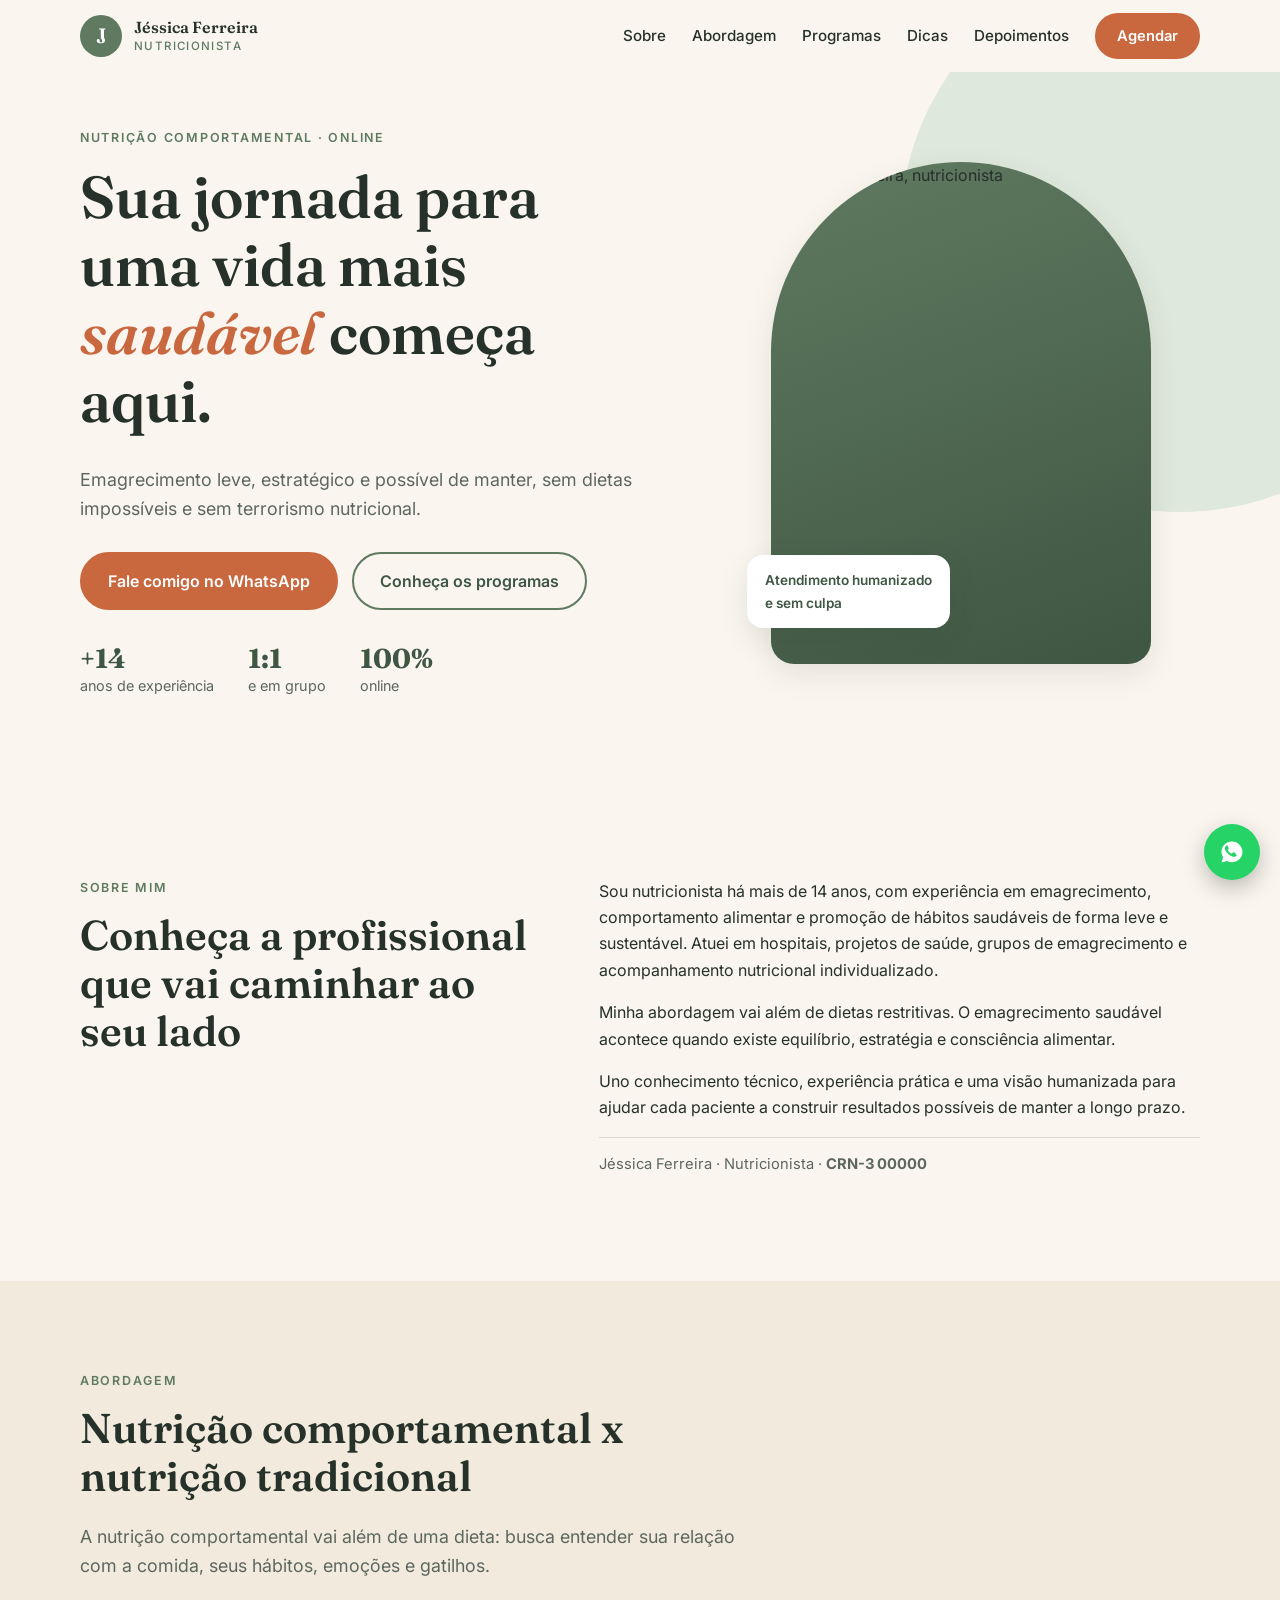
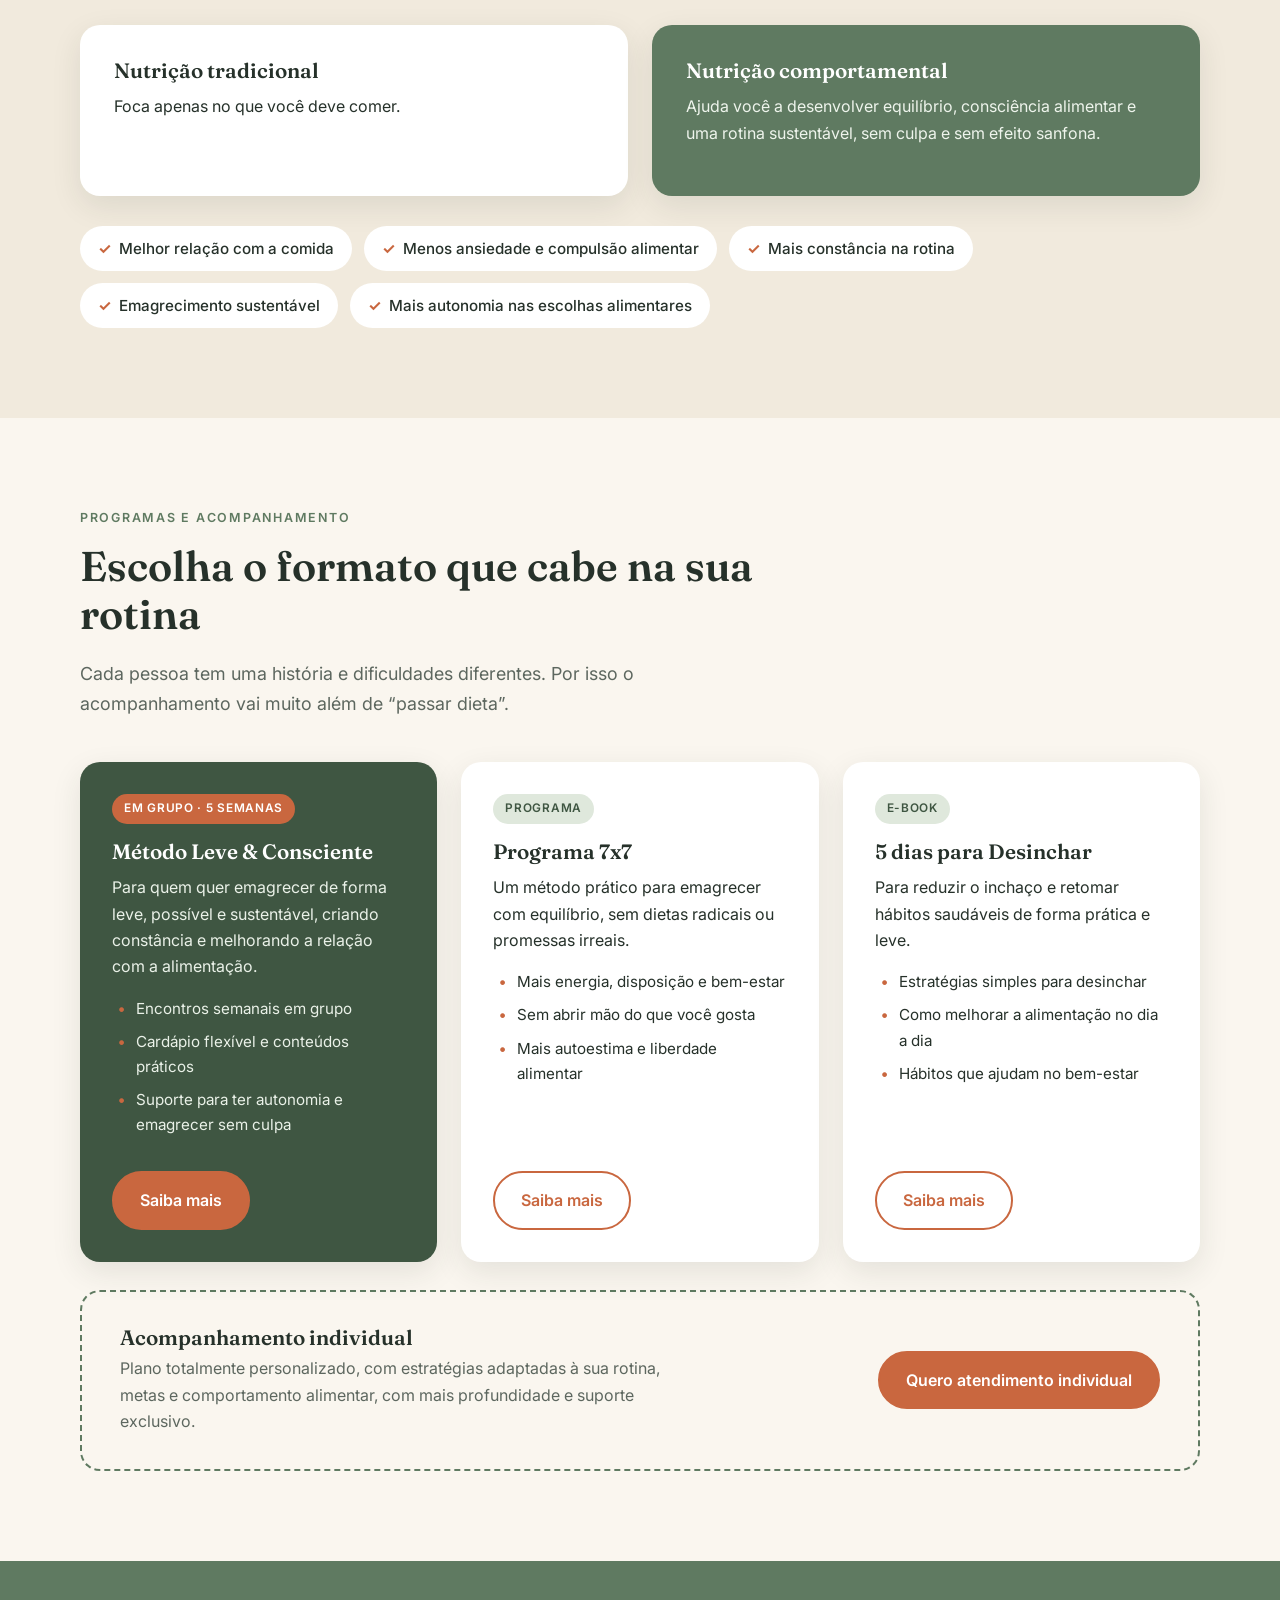
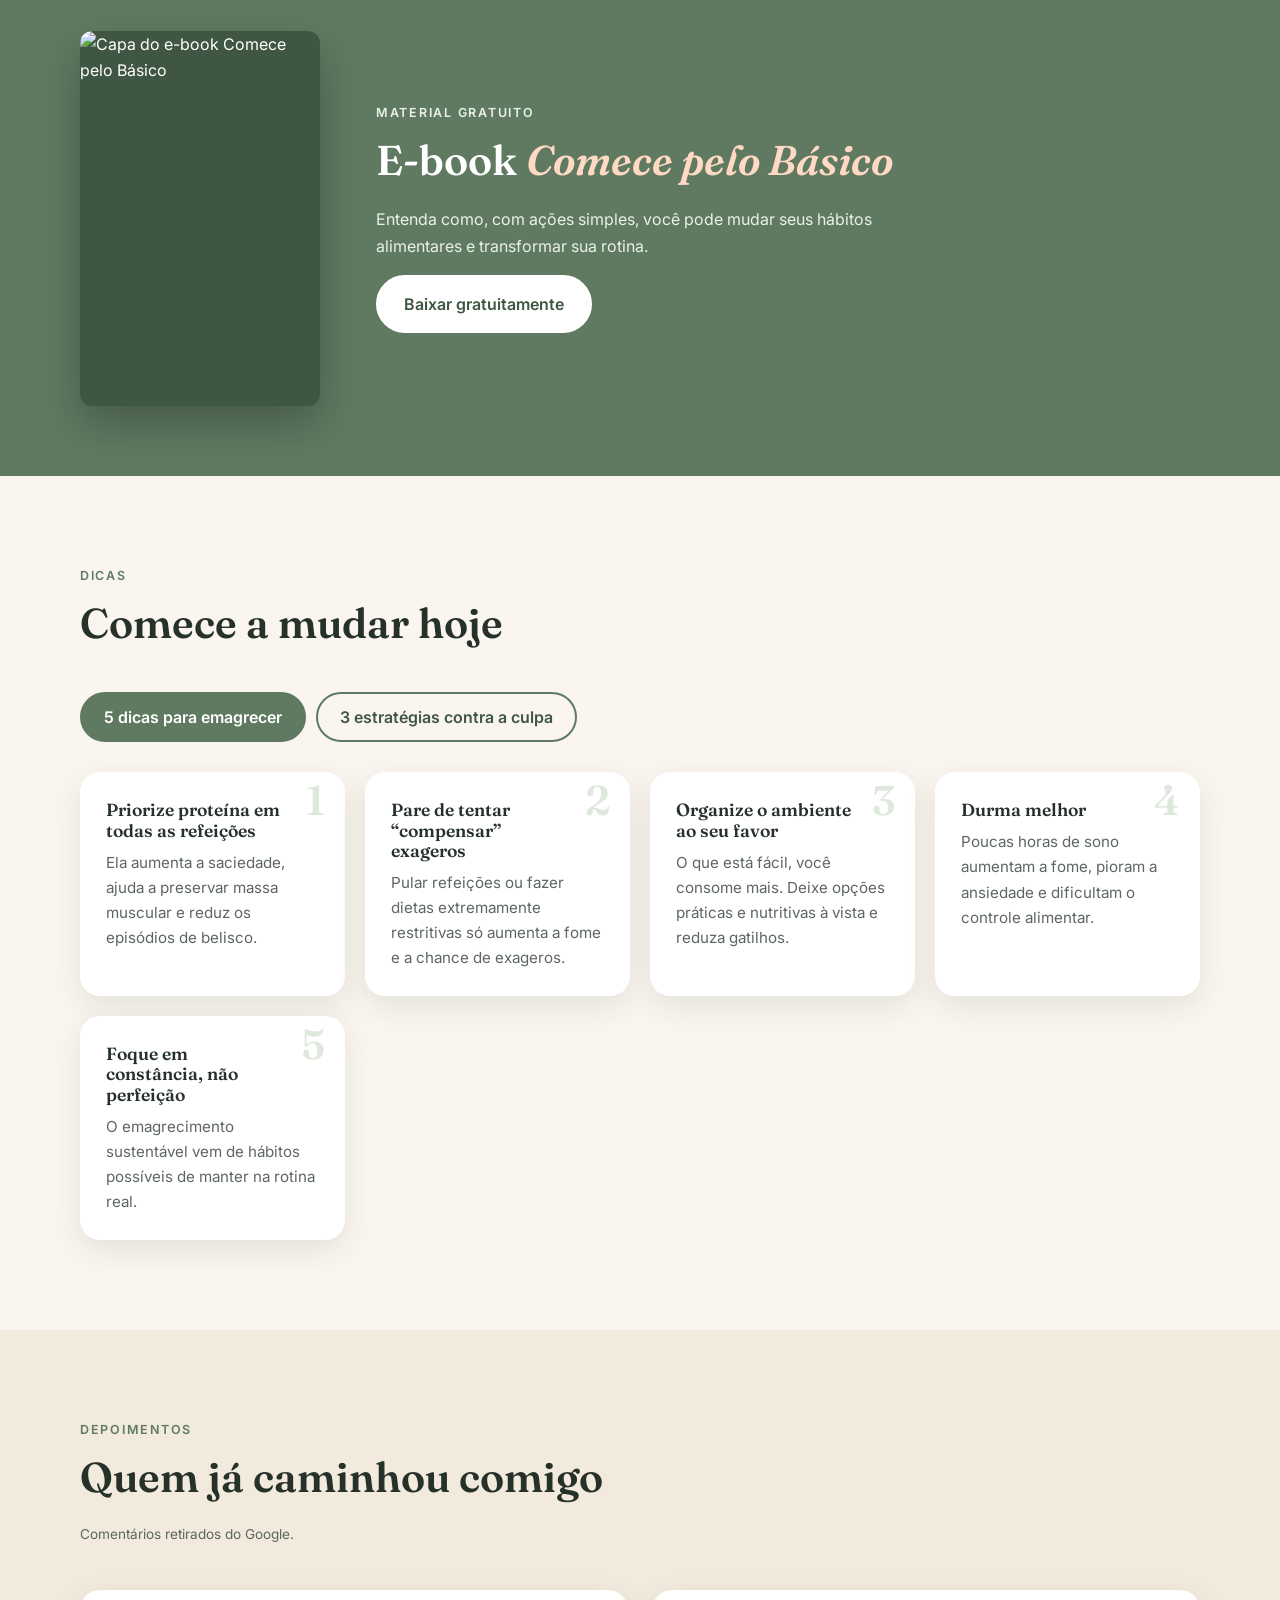
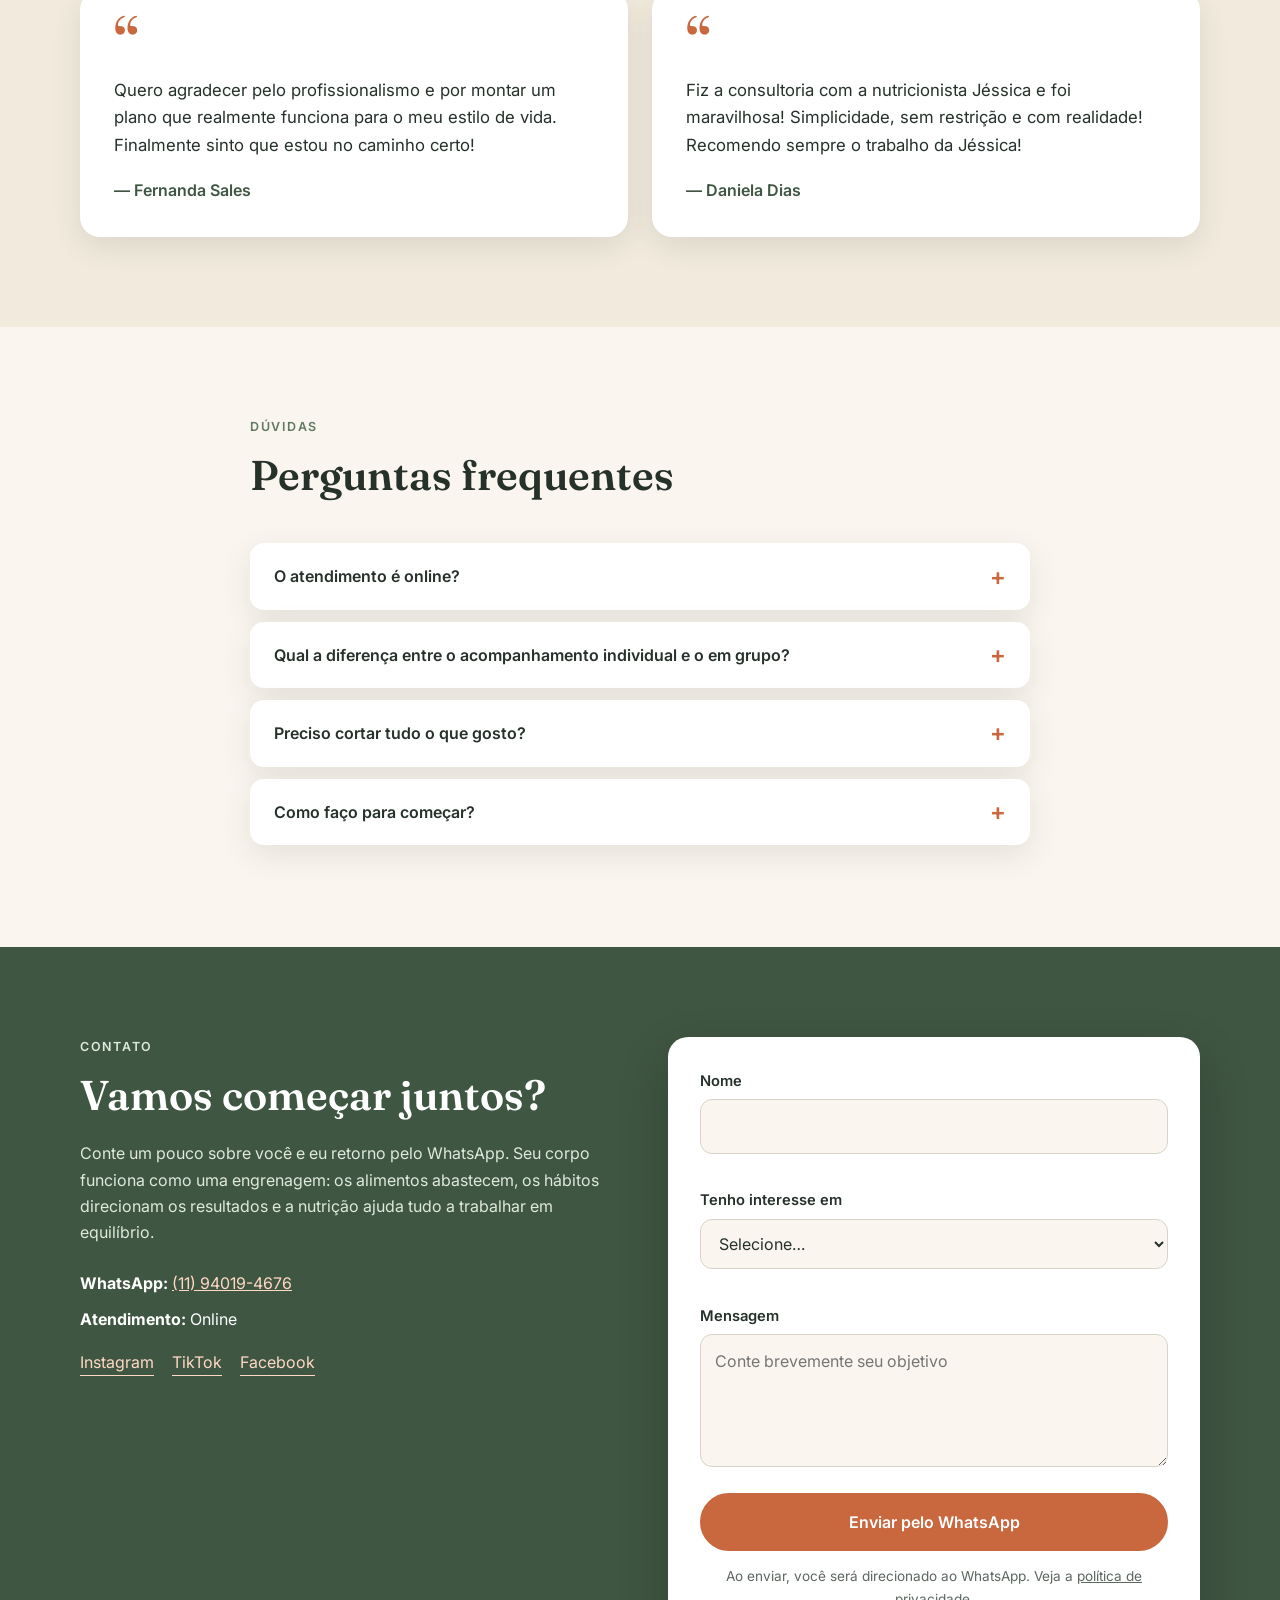
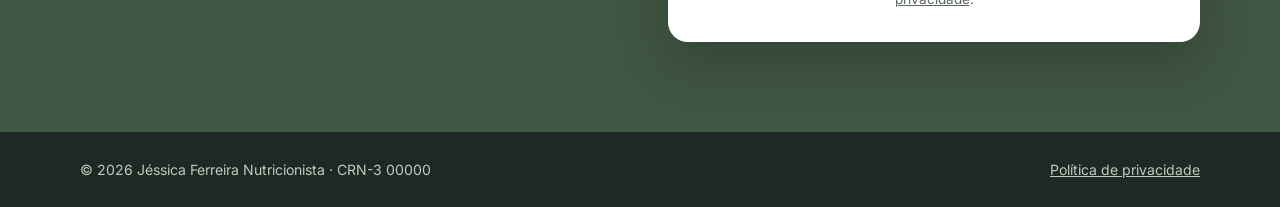
==== index.html @ 6f66a8fd "Add files via upload" ====
<!DOCTYPE html>
<html lang="pt-BR">
<head>
  <meta charset="UTF-8">
  <meta name="viewport" content="width=device-width, initial-scale=1.0">
  <title>Jéssica Ferreira | Nutricionista – Emagrecimento e Comportamento Alimentar</title>
  <meta name="description" content="Nutricionista há mais de 14 anos. Emagrecimento leve e sustentável, nutrição comportamental, acompanhamento individual e em grupo, online.">
  <meta name="theme-color" content="#5f7a61">
  <link rel="icon" href="favicon.ico">
  <link rel="apple-touch-icon" href="apple-touch-icon.png">

  <meta property="og:type" content="website">
  <meta property="og:title" content="Jéssica Ferreira | Nutricionista">
  <meta property="og:description" content="Emagrecimento leve, sem terrorismo nutricional. Atendimento online.">
  <meta property="og:image" content="img/jessica.jpg">

  <link rel="preconnect" href="https://fonts.googleapis.com">
  <link rel="preconnect" href="https://fonts.gstatic.com" crossorigin>
  <link href="https://fonts.googleapis.com/css2?family=Fraunces:ital,opsz,wght@0,9..144,500;0,9..144,600;1,9..144,500&family=Inter:wght@400;500;600&display=swap" rel="stylesheet">
  <link rel="stylesheet" href="style.css">
</head>
<body>

  <a class="skip-link" href="#conteudo">Ir para o conteúdo</a>

  <!-- CABEÇALHO -->
  <header class="header" id="topo">
    <div class="container header__inner">
      <a href="#topo" class="brand" aria-label="Jéssica Ferreira Nutricionista – início">
        <span class="brand__mark" aria-hidden="true">J</span>
        <span class="brand__text">Jéssica Ferreira<small>Nutricionista</small></span>
      </a>

      <button class="menu-toggle" id="menuToggle" aria-expanded="false" aria-controls="menu" aria-label="Abrir menu">
        <span></span><span></span><span></span>
      </button>

      <nav class="nav" id="menu" aria-label="Principal">
        <a href="#sobre">Sobre</a>
        <a href="#abordagem">Abordagem</a>
        <a href="#programas">Programas</a>
        <a href="#dicas">Dicas</a>
        <a href="#depoimentos">Depoimentos</a>
        <a href="#contato" class="btn btn--small">Agendar</a>
      </nav>
    </div>
  </header>

  <main id="conteudo">

    <!-- HERO -->
    <section class="hero">
      <div class="container hero__grid">
        <div class="hero__content reveal">
          <p class="eyebrow">Nutrição comportamental · Online</p>
          <h1>Sua jornada para uma vida mais <em>saudável</em> começa aqui.</h1>
          <p class="lead">Emagrecimento leve, estratégico e possível de manter, sem dietas impossíveis e sem terrorismo nutricional.</p>
          <div class="hero__actions">
            <a class="btn" href="https://wa.me/5511940194676?text=Ol%C3%A1%20J%C3%A9ssica!%20Vim%20pelo%20site%20e%20gostaria%20de%20saber%20mais." target="_blank" rel="noopener">Fale comigo no WhatsApp</a>
            <a class="btn btn--ghost" href="#programas">Conheça os programas</a>
          </div>
          <ul class="hero__stats" aria-label="Destaques">
            <li><strong>+14</strong> anos de experiência</li>
            <li><strong>1:1</strong> e em grupo</li>
            <li><strong>100%</strong> online</li>
          </ul>
        </div>

        <figure class="hero__photo reveal">
          <div class="photo-frame">
            <img src="img/jessica.jpg" alt="Jéssica Ferreira, nutricionista" width="454" height="677" fetchpriority="high">
          </div>
          <figcaption class="badge">Atendimento humanizado<br>e sem culpa</figcaption>
        </figure>
      </div>
    </section>

    <!-- SOBRE -->
    <section class="section" id="sobre">
      <div class="container about">
        <div class="about__title reveal">
          <p class="eyebrow">Sobre mim</p>
          <h2>Conheça a profissional que vai caminhar ao seu lado</h2>
        </div>
        <div class="about__text reveal">
          <p>Sou nutricionista há mais de 14 anos, com experiência em emagrecimento, comportamento alimentar e promoção de hábitos saudáveis de forma leve e sustentável. Atuei em hospitais, projetos de saúde, grupos de emagrecimento e acompanhamento nutricional individualizado.</p>
          <p>Minha abordagem vai além de dietas restritivas. O emagrecimento saudável acontece quando existe equilíbrio, estratégia e consciência alimentar.</p>
          <p>Uno conhecimento técnico, experiência prática e uma visão humanizada para ajudar cada paciente a construir resultados possíveis de manter a longo prazo.</p>
          <p class="about__reg">Jéssica Ferreira · Nutricionista · <strong>CRN-3 00000</strong></p>
        </div>
      </div>
    </section>

    <!-- ABORDAGEM -->
    <section class="section section--tint" id="abordagem">
      <div class="container">
        <div class="section__head reveal">
          <p class="eyebrow">Abordagem</p>
          <h2>Nutrição comportamental x nutrição tradicional</h2>
          <p class="lead">A nutrição comportamental vai além de uma dieta: busca entender sua relação com a comida, seus hábitos, emoções e gatilhos.</p>
        </div>

        <div class="compare">
          <article class="compare__card reveal">
            <h3>Nutrição tradicional</h3>
            <p>Foca apenas no que você deve comer.</p>
          </article>
          <article class="compare__card compare__card--main reveal">
            <h3>Nutrição comportamental</h3>
            <p>Ajuda você a desenvolver equilíbrio, consciência alimentar e uma rotina sustentável, sem culpa e sem efeito sanfona.</p>
          </article>
        </div>

        <ul class="benefits">
          <li class="reveal">Melhor relação com a comida</li>
          <li class="reveal">Menos ansiedade e compulsão alimentar</li>
          <li class="reveal">Mais constância na rotina</li>
          <li class="reveal">Emagrecimento sustentável</li>
          <li class="reveal">Mais autonomia nas escolhas alimentares</li>
        </ul>
      </div>
    </section>

    <!-- PROGRAMAS -->
    <section class="section" id="programas">
      <div class="container">
        <div class="section__head reveal">
          <p class="eyebrow">Programas e acompanhamento</p>
          <h2>Escolha o formato que cabe na sua rotina</h2>
          <p class="lead">Cada pessoa tem uma história e dificuldades diferentes. Por isso o acompanhamento vai muito além de “passar dieta”.</p>
        </div>

        <div class="cards">
          <article class="card card--featured reveal">
            <span class="tag">Em grupo · 5 semanas</span>
            <h3>Método Leve &amp; Consciente</h3>
            <p>Para quem quer emagrecer de forma leve, possível e sustentável, criando constância e melhorando a relação com a alimentação.</p>
            <ul>
              <li>Encontros semanais em grupo</li>
              <li>Cardápio flexível e conteúdos práticos</li>
              <li>Suporte para ter autonomia e emagrecer sem culpa</li>
            </ul>
            <a class="btn" href="https://wa.me/5511940194676?text=Ol%C3%A1!%20Quero%20saber%20mais%20sobre%20o%20M%C3%A9todo%20Leve%20%26%20Consciente." target="_blank" rel="noopener">Saiba mais</a>
          </article>

          <article class="card reveal">
            <span class="tag tag--alt">Programa</span>
            <h3>Programa 7x7</h3>
            <p>Um método prático para emagrecer com equilíbrio, sem dietas radicais ou promessas irreais.</p>
            <ul>
              <li>Mais energia, disposição e bem-estar</li>
              <li>Sem abrir mão do que você gosta</li>
              <li>Mais autoestima e liberdade alimentar</li>
            </ul>
            <a class="btn btn--outline" href="https://pay.kiwify.com.br/VgM2cUX" target="_blank" rel="noopener">Saiba mais</a>
          </article>

          <article class="card reveal">
            <span class="tag tag--alt">E-book</span>
            <h3>5 dias para Desinchar</h3>
            <p>Para reduzir o inchaço e retomar hábitos saudáveis de forma prática e leve.</p>
            <ul>
              <li>Estratégias simples para desinchar</li>
              <li>Como melhorar a alimentação no dia a dia</li>
              <li>Hábitos que ajudam no bem-estar</li>
            </ul>
            <a class="btn btn--outline" href="https://wa.me/5511940194676?text=Ol%C3%A1!%20Quero%20o%20e-book%205%20dias%20para%20Desinchar." target="_blank" rel="noopener">Saiba mais</a>
          </article>
        </div>

        <aside class="individual reveal">
          <div>
            <h3>Acompanhamento individual</h3>
            <p>Plano totalmente personalizado, com estratégias adaptadas à sua rotina, metas e comportamento alimentar, com mais profundidade e suporte exclusivo.</p>
          </div>
          <a class="btn" href="https://wa.me/5511940194676?text=Ol%C3%A1!%20Tenho%20interesse%20no%20acompanhamento%20individual." target="_blank" rel="noopener">Quero atendimento individual</a>
        </aside>
      </div>
    </section>

    <!-- EBOOK GRATUITO -->
    <section class="free">
      <div class="container free__inner">
        <div class="free__cover reveal">
          <img src="img/ebook-comece-pelo-basico.jpg" alt="Capa do e-book Comece pelo Básico" width="347" height="542" loading="lazy">
        </div>
        <div class="free__text reveal">
          <p class="eyebrow eyebrow--light">Material gratuito</p>
          <h2>E-book <em>Comece pelo Básico</em></h2>
          <p>Entenda como, com ações simples, você pode mudar seus hábitos alimentares e transformar sua rotina.</p>
          <a class="btn btn--light" href="https://drive.google.com/file/d/1v0nQ4JdVV7CbWNBeiR8uJQKEGoQdf-OI/view" target="_blank" rel="noopener">Baixar gratuitamente</a>
        </div>
      </div>
    </section>

    <!-- DICAS -->
    <section class="section" id="dicas">
      <div class="container">
        <div class="section__head reveal">
          <p class="eyebrow">Dicas</p>
          <h2>Comece a mudar hoje</h2>
        </div>

        <div class="tabs reveal" role="tablist" aria-label="Categorias de dicas">
          <button class="tabs__btn is-active" role="tab" aria-selected="true" aria-controls="tab-emagrecer" id="t1">5 dicas para emagrecer</button>
          <button class="tabs__btn" role="tab" aria-selected="false" aria-controls="tab-culpa" id="t2" tabindex="-1">3 estratégias contra a culpa</button>
        </div>

        <div class="tabs__panel is-active" id="tab-emagrecer" role="tabpanel" aria-labelledby="t1">
          <ol class="tips">
            <li><h3>Priorize proteína em todas as refeições</h3><p>Ela aumenta a saciedade, ajuda a preservar massa muscular e reduz os episódios de belisco.</p></li>
            <li><h3>Pare de tentar “compensar” exageros</h3><p>Pular refeições ou fazer dietas extremamente restritivas só aumenta a fome e a chance de exageros.</p></li>
            <li><h3>Organize o ambiente ao seu favor</h3><p>O que está fácil, você consome mais. Deixe opções práticas e nutritivas à vista e reduza gatilhos.</p></li>
            <li><h3>Durma melhor</h3><p>Poucas horas de sono aumentam a fome, pioram a ansiedade e dificultam o controle alimentar.</p></li>
            <li><h3>Foque em constância, não perfeição</h3><p>O emagrecimento sustentável vem de hábitos possíveis de manter na rotina real.</p></li>
          </ol>
        </div>

        <div class="tabs__panel" id="tab-culpa" role="tabpanel" aria-labelledby="t2" hidden>
          <ol class="tips">
            <li><h3>Pare de tratar um deslize como fracasso</h3><p>Uma refeição fora do planejado não define o seu resultado. O que atrasa é abandonar a rotina por culpa.</p></li>
            <li><h3>Crie metas pequenas e possíveis</h3><p>Pequenas vitórias diárias transformam a motivação em constância.</p></li>
            <li><h3>Aprenda a comer sem punição</h3><p>Quanto mais culpa, maior a chance de compulsão e efeito sanfona. Alimentação saudável também precisa ser leve.</p></li>
          </ol>
        </div>
      </div>
    </section>

    <!-- DEPOIMENTOS -->
    <section class="section section--tint" id="depoimentos">
      <div class="container">
        <div class="section__head reveal">
          <p class="eyebrow">Depoimentos</p>
          <h2>Quem já caminhou comigo</h2>
          <p class="small">Comentários retirados do Google.</p>
        </div>
        <div class="quotes">
          <blockquote class="quote reveal">
            <p>Quero agradecer pelo profissionalismo e por montar um plano que realmente funciona para o meu estilo de vida. Finalmente sinto que estou no caminho certo!</p>
            <footer>Fernanda Sales</footer>
          </blockquote>
          <blockquote class="quote reveal">
            <p>Fiz a consultoria com a nutricionista Jéssica e foi maravilhosa! Simplicidade, sem restrição e com realidade! Recomendo sempre o trabalho da Jéssica!</p>
            <footer>Daniela Dias</footer>
          </blockquote>
        </div>
      </div>
    </section>

    <!-- FAQ -->
    <section class="section" id="duvidas">
      <div class="container container--narrow">
        <div class="section__head reveal">
          <p class="eyebrow">Dúvidas</p>
          <h2>Perguntas frequentes</h2>
        </div>
        <div class="faq reveal">
          <details>
            <summary>O atendimento é online?</summary>
            <p>Sim. Os acompanhamentos são feitos de forma online, com encontros por vídeo e suporte pelo WhatsApp.</p>
          </details>
          <details>
            <summary>Qual a diferença entre o acompanhamento individual e o em grupo?</summary>
            <p>No individual, o plano é totalmente personalizado, com suporte exclusivo. No grupo, você tem um método prático e acessível, orientação profissional e a motivação de quem vive o mesmo processo.</p>
          </details>
          <details>
            <summary>Preciso cortar tudo o que gosto?</summary>
            <p>Não. A proposta é equilíbrio e consciência alimentar, sem restrições extremas.</p>
          </details>
          <details>
            <summary>Como faço para começar?</summary>
            <p>É só chamar no WhatsApp ou preencher o formulário abaixo. Eu retorno com os próximos passos.</p>
          </details>
        </div>
      </div>
    </section>

    <!-- CONTATO -->
    <section class="section contact" id="contato">
      <div class="container contact__grid">
        <div class="contact__info reveal">
          <p class="eyebrow eyebrow--light">Contato</p>
          <h2>Vamos começar juntos?</h2>
          <p>Conte um pouco sobre você e eu retorno pelo WhatsApp. Seu corpo funciona como uma engrenagem: os alimentos abastecem, os hábitos direcionam os resultados e a nutrição ajuda tudo a trabalhar em equilíbrio.</p>
          <ul class="contact__list">
            <li><strong>WhatsApp:</strong> <a href="https://wa.me/5511940194676" target="_blank" rel="noopener">(11) 94019-4676</a></li>
            <li><strong>Atendimento:</strong> Online</li>
            <li class="social">
              <a href="https://www.instagram.com/jehferreiranutri/" target="_blank" rel="noopener">Instagram</a>
              <a href="https://www.tiktok.com/@jehferreiranutri" target="_blank" rel="noopener">TikTok</a>
              <a href="https://www.facebook.com/jehferreiranutri/about" target="_blank" rel="noopener">Facebook</a>
            </li>
          </ul>
        </div>

        <form class="form reveal" id="contactForm" novalidate>
          <div class="field">
            <label for="nome">Nome</label>
            <input type="text" id="nome" name="nome" autocomplete="name" required>
            <small class="error" aria-live="polite"></small>
          </div>
          <div class="field">
            <label for="interesse">Tenho interesse em</label>
            <select id="interesse" name="interesse" required>
              <option value="">Selecione…</option>
              <option>Acompanhamento individual</option>
              <option>Método Leve &amp; Consciente (grupo)</option>
              <option>Programa 7x7</option>
              <option>E-book 5 dias para Desinchar</option>
              <option>Outro assunto</option>
            </select>
            <small class="error" aria-live="polite"></small>
          </div>
          <div class="field">
            <label for="mensagem">Mensagem</label>
            <textarea id="mensagem" name="mensagem" rows="4" placeholder="Conte brevemente seu objetivo"></textarea>
          </div>
          <button class="btn btn--block" type="submit">Enviar pelo WhatsApp</button>
          <p class="small">Ao enviar, você será direcionado ao WhatsApp. Veja a <a href="privacidade.html">política de privacidade</a>.</p>
        </form>
      </div>
    </section>
  </main>

  <!-- RODAPÉ -->
  <footer class="footer">
    <div class="container footer__inner">
      <p>© <span id="ano">2026</span> Jéssica Ferreira Nutricionista · CRN-3 00000</p>
      <p><a href="privacidade.html">Política de privacidade</a></p>
    </div>
  </footer>

  <a class="whats-float" href="https://wa.me/5511940194676" target="_blank" rel="noopener" aria-label="Conversar no WhatsApp">
    <svg viewBox="0 0 32 32" width="28" height="28" aria-hidden="true"><path fill="currentColor" d="M16 4C9.400 4 4 9.200 4 15.600c0 2.300.7 4.400 1.900 6.200L4 28l6.400-1.700c1.700.9 3.600 1.400 5.600 1.400 6.600 0 12-5.200 12-11.600S22.600 4 16 4zm5.800 15.800c-.3.800-1.700 1.500-2.400 1.600-.6.100-1.400.1-2.200-.1-.5-.2-1.200-.4-2-.8-3.500-1.500-5.700-5-5.900-5.200-.2-.2-1.400-1.800-1.400-3.400s.9-2.400 1.200-2.800c.3-.3.600-.4.800-.4h.6c.2 0 .5-.1.700.5l1 2.400c.1.200.1.400 0 .6l-.4.600-.5.600c-.2.200-.3.400-.1.700.2.300.8 1.300 1.700 2.100 1.200 1 2.200 1.400 2.500 1.500.3.200.5.100.7-.1l1-1.200c.2-.3.400-.2.700-.1l2.200 1.100c.3.100.5.200.5.400.1.100.1.800-.3 1.500z"/></svg>
  </a>

  <script src="script.js"></script>
</body>
</html>
---- style.css ----
/* ==========================================================
   Jéssica Ferreira Nutricionista – style.css
   ========================================================== */

:root {
  --cream: #faf6ef;
  --cream-2: #f1eadd;
  --sage: #5f7a61;
  --sage-dark: #3f5642;
  --sage-light: #dfe8dc;
  --terracotta: #c9673f;
  --terracotta-dark: #a95030;
  --ink: #26312a;
  --muted: #5d675f;
  --white: #ffffff;

  --radius: 20px;
  --shadow: 0 10px 30px rgba(38, 49, 42, .10);
  --font-title: "Fraunces", Georgia, serif;
  --font-body: "Inter", system-ui, -apple-system, "Segoe UI", sans-serif;
  --header-h: 72px;
}

*, *::before, *::after { box-sizing: border-box; }
html { scroll-behavior: smooth; scroll-padding-top: calc(var(--header-h) + 8px); }
body {
  margin: 0;
  font-family: var(--font-body);
  color: var(--ink);
  background: var(--cream);
  line-height: 1.65;
  -webkit-font-smoothing: antialiased;
}
img { max-width: 100%; display: block; }
a { color: inherit; }
ul, ol { margin: 0; padding: 0; }
h1, h2, h3 { font-family: var(--font-title); line-height: 1.15; margin: 0 0 .5em; font-weight: 600; }
h1 { font-size: clamp(2.2rem, 5vw, 3.7rem); }
h2 { font-size: clamp(1.8rem, 3.6vw, 2.6rem); }
h3 { font-size: 1.3rem; }
h1 em, h2 em { color: var(--terracotta); font-style: italic; }
p { margin: 0 0 1em; }

.container { width: min(1120px, 100% - 40px); margin-inline: auto; }
.container--narrow { width: min(780px, 100% - 40px); }

.skip-link { position: absolute; left: -999px; top: 8px; background: var(--ink); color: #fff; padding: 8px 14px; border-radius: 8px; z-index: 200; }
.skip-link:focus { left: 8px; }

:focus-visible { outline: 3px solid var(--terracotta); outline-offset: 3px; border-radius: 6px; }

/* ---------- Botões ---------- */
.btn {
  display: inline-block;
  padding: 14px 26px;
  background: var(--terracotta);
  color: #fff;
  text-decoration: none;
  font-weight: 600;
  border: 2px solid var(--terracotta);
  border-radius: 999px;
  cursor: pointer;
  font: inherit;
  font-weight: 600;
  transition: transform .2s, background .2s, color .2s, border-color .2s;
}
.btn:hover { background: var(--terracotta-dark); border-color: var(--terracotta-dark); transform: translateY(-2px); }
.btn--ghost { background: transparent; color: var(--sage-dark); border-color: var(--sage); }
.btn--ghost:hover { background: var(--sage); color: #fff; border-color: var(--sage); }
.btn--outline { background: transparent; color: var(--terracotta); }
.btn--outline:hover { color: #fff; }
.btn--light { background: #fff; color: var(--sage-dark); border-color: #fff; }
.btn--light:hover { background: var(--cream-2); border-color: var(--cream-2); }
.btn--small { padding: 9px 20px; font-size: .92rem; }
.btn--block { width: 100%; text-align: center; }

.eyebrow {
  text-transform: uppercase;
  letter-spacing: .14em;
  font-size: .78rem;
  font-weight: 600;
  color: var(--sage);
  margin-bottom: 14px;
}
.eyebrow--light { color: #cfe0cc; }
.lead { font-size: 1.12rem; color: var(--muted); max-width: 60ch; }
.small { font-size: .85rem; color: var(--muted); }

/* ---------- Header ---------- */
.header {
  position: sticky; top: 0; z-index: 100;
  height: var(--header-h);
  background: rgba(250, 246, 239, .92);
  backdrop-filter: blur(10px);
  transition: box-shadow .3s;
}
.header.is-scrolled { box-shadow: 0 2px 18px rgba(38, 49, 42, .09); }
.header__inner { height: 100%; display: flex; align-items: center; justify-content: space-between; }

.brand { display: flex; align-items: center; gap: 12px; text-decoration: none; }
.brand__mark {
  width: 42px; height: 42px; border-radius: 50%;
  background: var(--sage); color: #fff;
  display: grid; place-items: center;
  font-family: var(--font-title); font-size: 1.3rem; font-weight: 600;
}
.brand__text { display: flex; flex-direction: column; font-family: var(--font-title); font-weight: 600; line-height: 1.1; }
.brand__text small { font-family: var(--font-body); font-weight: 500; font-size: .72rem; letter-spacing: .12em; text-transform: uppercase; color: var(--sage); margin-top: 3px; }

.nav { display: flex; align-items: center; gap: 26px; }
.nav a:not(.btn) { text-decoration: none; font-size: .95rem; font-weight: 500; position: relative; padding: 4px 0; }
.nav a:not(.btn)::after {
  content: ""; position: absolute; left: 0; bottom: 0; height: 2px; width: 0;
  background: var(--terracotta); transition: width .25s;
}
.nav a:not(.btn):hover::after, .nav a.is-active::after { width: 100%; }

.menu-toggle { display: none; background: none; border: 0; width: 44px; height: 44px; cursor: pointer; padding: 10px; }
.menu-toggle span { display: block; height: 2px; background: var(--ink); margin: 6px 0; transition: transform .3s, opacity .3s; }
.menu-toggle[aria-expanded="true"] span:nth-child(1) { transform: translateY(8px) rotate(45deg); }
.menu-toggle[aria-expanded="true"] span:nth-child(2) { opacity: 0; }
.menu-toggle[aria-expanded="true"] span:nth-child(3) { transform: translateY(-8px) rotate(-45deg); }

/* ---------- Hero ---------- */
.hero { padding: 56px 0 90px; position: relative; overflow: hidden; }
.hero::before {
  content: ""; position: absolute; right: -180px; top: -120px;
  width: 560px; height: 560px; border-radius: 50%;
  background: var(--sage-light); z-index: 0;
}
.hero__grid { position: relative; z-index: 1; display: grid; grid-template-columns: 1.1fr .9fr; gap: 56px; align-items: center; }
.hero__actions { display: flex; flex-wrap: wrap; gap: 14px; margin: 28px 0 34px; }
.hero__stats { list-style: none; display: flex; flex-wrap: wrap; gap: 14px 34px; color: var(--muted); font-size: .9rem; }
.hero__stats strong { display: block; font-family: var(--font-title); font-size: 1.7rem; color: var(--sage-dark); line-height: 1.1; }

.hero__photo { margin: 0; position: relative; justify-self: center; }
.photo-frame {
  width: min(380px, 80vw); aspect-ratio: 454 / 600;
  border-radius: 200px 200px 24px 24px;
  overflow: hidden; background: linear-gradient(160deg, var(--sage), var(--sage-dark));
  box-shadow: var(--shadow);
}
.photo-frame img { width: 100%; height: 100%; object-fit: cover; }
.badge {
  position: absolute; left: -24px; bottom: 36px;
  background: #fff; padding: 14px 18px; border-radius: 16px;
  box-shadow: var(--shadow); font-size: .85rem; font-weight: 600; color: var(--sage-dark);
}

/* ---------- Seções ---------- */
.section { padding: 90px 0; }
.section--tint { background: var(--cream-2); }
.section__head { max-width: 680px; margin-bottom: 44px; }

/* Sobre */
.about { display: grid; grid-template-columns: 1fr 1.3fr; gap: 56px; align-items: start; }
.about__reg { padding-top: 14px; border-top: 1px solid rgba(0,0,0,.12); font-size: .92rem; color: var(--muted); }

/* Comparativo */
.compare { display: grid; grid-template-columns: repeat(2, 1fr); gap: 24px; }
.compare__card { padding: 34px; background: #fff; border-radius: var(--radius); box-shadow: var(--shadow); }
.compare__card--main { background: var(--sage); color: #fff; }
.compare__card--main p { color: #eef4ec; }
.benefits { list-style: none; display: flex; flex-wrap: wrap; gap: 12px; margin-top: 30px; }
.benefits li { background: #fff; padding: 10px 18px; border-radius: 999px; font-weight: 500; font-size: .95rem; }
.benefits li::before { content: "✓"; color: var(--terracotta); margin-right: 8px; font-weight: 700; }

/* Cards de programas */
.cards { display: grid; grid-template-columns: repeat(3, 1fr); gap: 24px; align-items: stretch; }
.card {
  background: #fff; border-radius: var(--radius); padding: 32px;
  box-shadow: var(--shadow); display: flex; flex-direction: column;
  transition: transform .25s;
}
.card:hover { transform: translateY(-6px); }
.card ul { list-style: none; margin: 0 0 26px; flex: 1; }
.card li { padding-left: 24px; position: relative; margin-bottom: 8px; font-size: .95rem; }
.card li::before { content: "•"; position: absolute; left: 6px; color: var(--terracotta); font-weight: 700; }
.card .btn { align-self: flex-start; }
.card--featured { background: var(--sage-dark); color: #fff; }
.card--featured p, .card--featured li { color: #eaf1e8; }
.tag { align-self: flex-start; background: var(--terracotta); color: #fff; font-size: .74rem; font-weight: 600; letter-spacing: .06em; text-transform: uppercase; padding: 5px 12px; border-radius: 999px; margin-bottom: 16px; }
.tag--alt { background: var(--sage-light); color: var(--sage-dark); }

.individual {
  margin-top: 28px; padding: 34px 38px;
  border: 2px dashed var(--sage); border-radius: var(--radius);
  display: flex; justify-content: space-between; align-items: center; gap: 24px; flex-wrap: wrap;
}
.individual h3 { margin-bottom: 6px; }
.individual p { margin: 0; max-width: 56ch; color: var(--muted); }

/* E-book gratuito */
.free { background: var(--sage); color: #fff; padding: 70px 0; }
.free__inner { display: grid; grid-template-columns: 240px 1fr; gap: 56px; align-items: center; }
.free__cover { background: var(--sage-dark); border-radius: 12px; box-shadow: 0 18px 40px rgba(0,0,0,.25); transform: rotate(-3deg); overflow: hidden; aspect-ratio: 347 / 542; }
.free__cover img { width: 100%; height: 100%; object-fit: cover; }
.free__text p { max-width: 52ch; color: #eaf1e8; }
.free__text h2 em { color: #ffd9c4; }

/* Dicas */
.tabs { display: flex; flex-wrap: wrap; gap: 10px; margin-bottom: 30px; }
.tabs__btn {
  background: transparent; border: 2px solid var(--sage); color: var(--sage-dark);
  padding: 10px 22px; border-radius: 999px; font: inherit; font-weight: 600; cursor: pointer; transition: .2s;
}
.tabs__btn:hover { background: var(--sage-light); }
.tabs__btn.is-active { background: var(--sage); color: #fff; }
.tabs__panel[hidden] { display: none; }
.tips { list-style: none; counter-reset: tip; display: grid; grid-template-columns: repeat(auto-fit, minmax(260px, 1fr)); gap: 20px; }
.tips li {
  counter-increment: tip; background: #fff; border-radius: var(--radius);
  padding: 28px 26px 26px; box-shadow: var(--shadow); position: relative;
}
.tips li::before {
  content: counter(tip); font-family: var(--font-title); font-size: 2.6rem; font-weight: 600;
  color: var(--sage-light); position: absolute; right: 20px; top: 8px; line-height: 1;
}
.tips h3 { font-size: 1.1rem; padding-right: 36px; }
.tips p { margin: 0; color: var(--muted); font-size: .95rem; }

/* Depoimentos */
.quotes { display: grid; grid-template-columns: repeat(2, 1fr); gap: 24px; }
.quote { margin: 0; background: #fff; border-radius: var(--radius); padding: 34px; box-shadow: var(--shadow); position: relative; }
.quote::before { content: "“"; font-family: var(--font-title); font-size: 4.5rem; color: var(--terracotta); line-height: .6; display: block; margin-bottom: 10px; }
.quote p { font-size: 1.05rem; }
.quote footer { font-weight: 600; color: var(--sage-dark); }
.quote footer::before { content: "— "; }

/* FAQ */
.faq details { background: #fff; border-radius: 14px; margin-bottom: 12px; box-shadow: var(--shadow); overflow: hidden; }
.faq summary { cursor: pointer; padding: 20px 56px 20px 24px; font-weight: 600; list-style: none; position: relative; }
.faq summary::-webkit-details-marker { display: none; }
.faq summary::after { content: "+"; position: absolute; right: 24px; top: 50%; transform: translateY(-50%); font-size: 1.5rem; color: var(--terracotta); transition: transform .25s; }
.faq details[open] summary::after { transform: translateY(-50%) rotate(45deg); }
.faq details p { padding: 0 24px 20px; margin: 0; color: var(--muted); }

/* Contato */
.contact { background: var(--sage-dark); color: #fff; }
.contact__grid { display: grid; grid-template-columns: 1fr 1fr; gap: 56px; align-items: start; }
.contact__info p { color: #dfe9dc; }
.contact__list { list-style: none; margin-top: 24px; }
.contact__list li { margin-bottom: 10px; }
.contact__list a { color: #ffd9c4; }
.social { display: flex; gap: 18px; flex-wrap: wrap; margin-top: 16px; }
.social a { text-decoration: none; border-bottom: 1px solid currentColor; }

.form { background: #fff; color: var(--ink); padding: 32px; border-radius: var(--radius); box-shadow: 0 20px 50px rgba(0,0,0,.2); }
.field { margin-bottom: 18px; }
.field label { display: block; font-weight: 600; margin-bottom: 6px; font-size: .92rem; }
.field input, .field select, .field textarea {
  width: 100%; padding: 13px 14px; border: 1.5px solid #d6d3c9; border-radius: 12px;
  font: inherit; background: var(--cream); color: var(--ink);
}
.field input:focus, .field select:focus, .field textarea:focus { outline: none; border-color: var(--sage); box-shadow: 0 0 0 3px var(--sage-light); }
.field.has-error input, .field.has-error select { border-color: #b3261e; }
.error { color: #b3261e; font-size: .8rem; display: block; min-height: 1em; margin-top: 4px; }
.form .small { margin: 14px 0 0; text-align: center; }

/* Rodapé */
.footer { background: #1f2923; color: #bfc9c2; padding: 26px 0; font-size: .88rem; }
.footer__inner { display: flex; justify-content: space-between; flex-wrap: wrap; gap: 10px; }
.footer p { margin: 0; }

/* WhatsApp flutuante */
.whats-float {
  position: fixed; right: 20px; bottom: 20px; z-index: 90;
  width: 56px; height: 56px; border-radius: 50%;
  background: #25d366; color: #fff; display: grid; place-items: center;
  box-shadow: 0 8px 22px rgba(0,0,0,.25); transition: transform .2s;
}
.whats-float:hover { transform: scale(1.08); }

/* Páginas internas (404 e privacidade) */
.page { padding: 90px 0; min-height: 60vh; }
.page--center { text-align: center; display: grid; place-items: center; }
.page h1 { font-size: clamp(2rem, 4vw, 3rem); }
.page .big { font-family: var(--font-title); font-size: clamp(5rem, 16vw, 9rem); color: var(--sage); line-height: 1; margin: 0; }
.page h2 { font-size: 1.4rem; margin-top: 1.8em; }
.page ul { margin: 0 0 1em 1.2em; }

/* Animação de entrada */
.reveal { opacity: 0; transform: translateY(24px); transition: opacity .7s ease, transform .7s ease; }
.reveal.is-visible { opacity: 1; transform: none; }

/* ---------- Responsivo ---------- */
@media (max-width: 960px) {
  .hero__grid, .about, .contact__grid { grid-template-columns: 1fr; gap: 40px; }
  .cards { grid-template-columns: 1fr; }
  .hero::before { width: 380px; height: 380px; right: -140px; }
  .free__inner { grid-template-columns: 1fr; text-align: center; justify-items: center; }
  .free__cover { width: 200px; }
}

@media (max-width: 820px) {
  .menu-toggle { display: block; }
  .nav {
    position: fixed; inset: var(--header-h) 0 auto 0;
    flex-direction: column; align-items: stretch; gap: 0;
    background: var(--cream); padding: 10px 20px 24px;
    box-shadow: 0 14px 24px rgba(0,0,0,.1);
    transform: translateY(-120%); opacity: 0; visibility: hidden;
    transition: transform .3s, opacity .3s, visibility .3s;
  }
  .nav.is-open { transform: none; opacity: 1; visibility: visible; }
  .nav a:not(.btn) { padding: 14px 0; border-bottom: 1px solid rgba(0,0,0,.07); }
  .nav .btn { margin-top: 16px; text-align: center; }
}

@media (max-width: 640px) {
  .section { padding: 64px 0; }
  .compare, .quotes { grid-template-columns: 1fr; }
  .badge { left: 0; }
  .individual { padding: 26px; }
}

@media (prefers-reduced-motion: reduce) {
  html { scroll-behavior: auto; }
  *, *::before, *::after { transition: none !important; animation: none !important; }
  .reveal { opacity: 1; transform: none; }
}
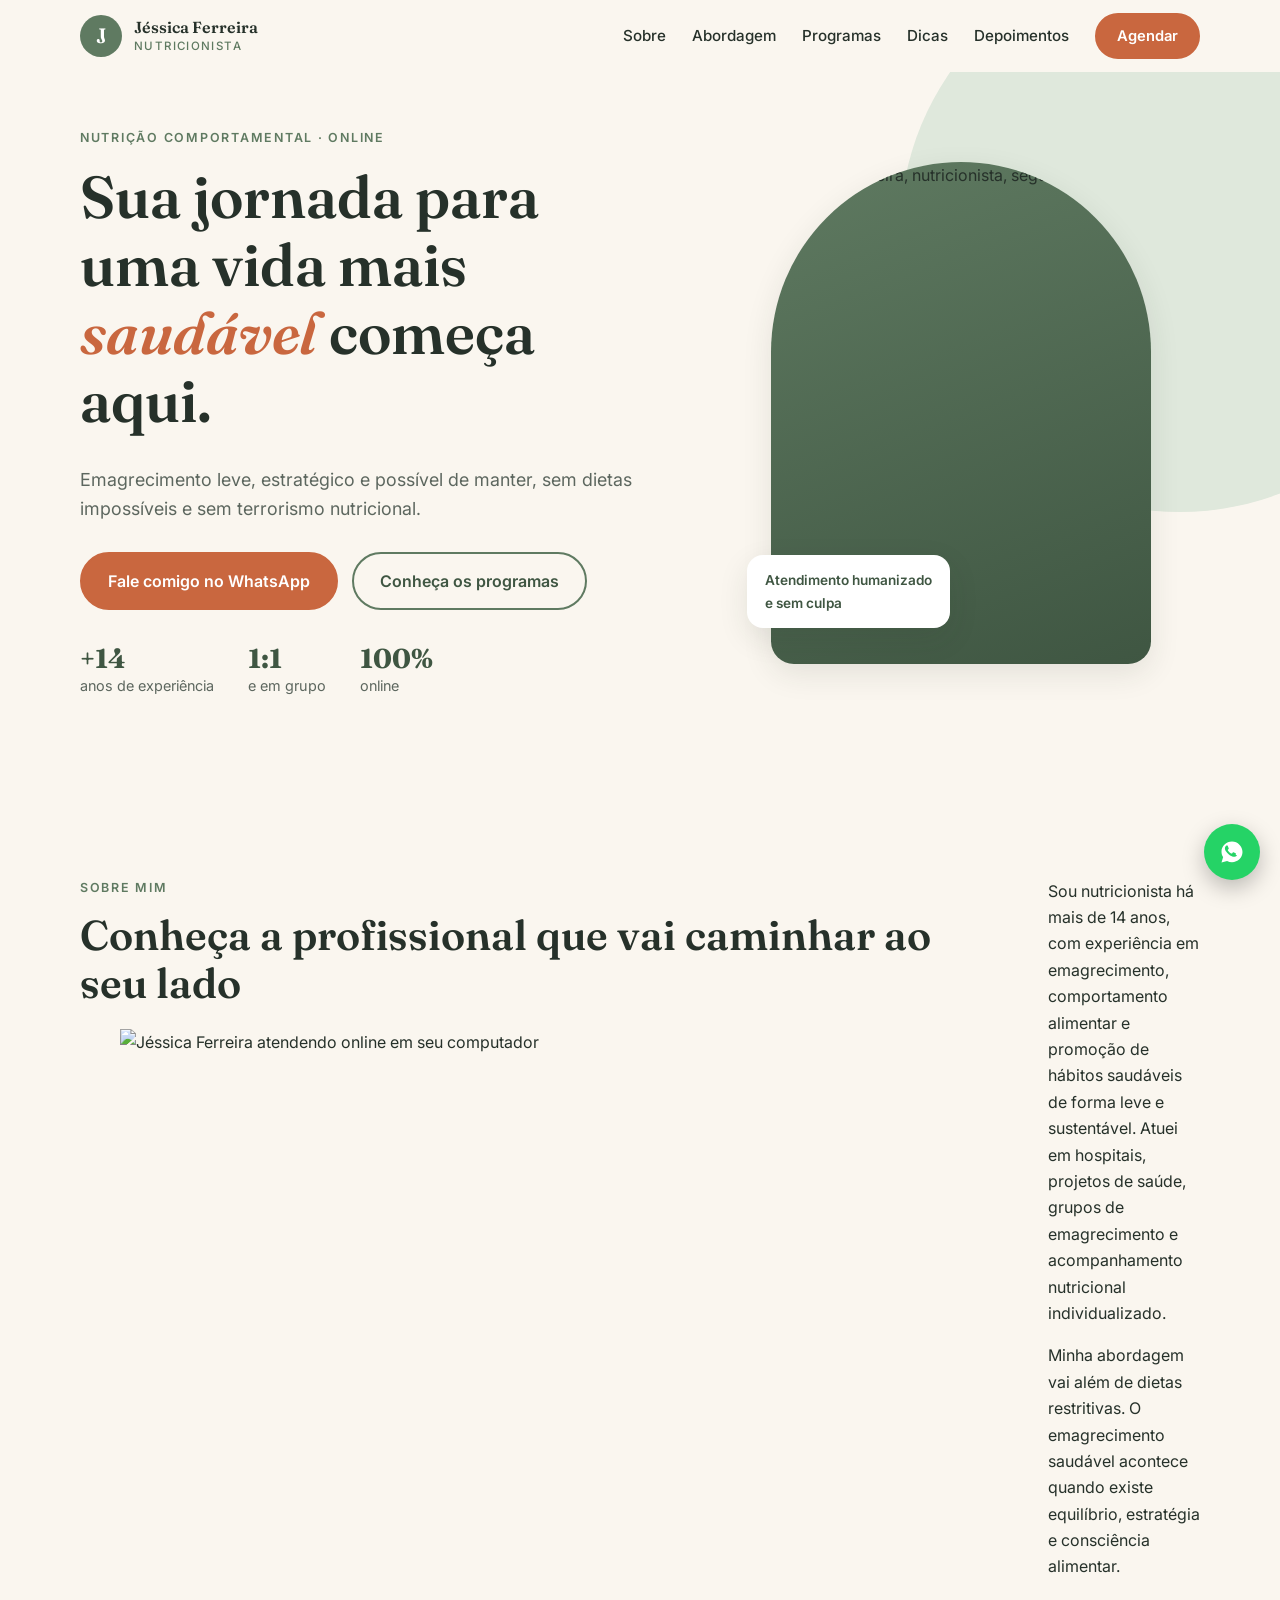
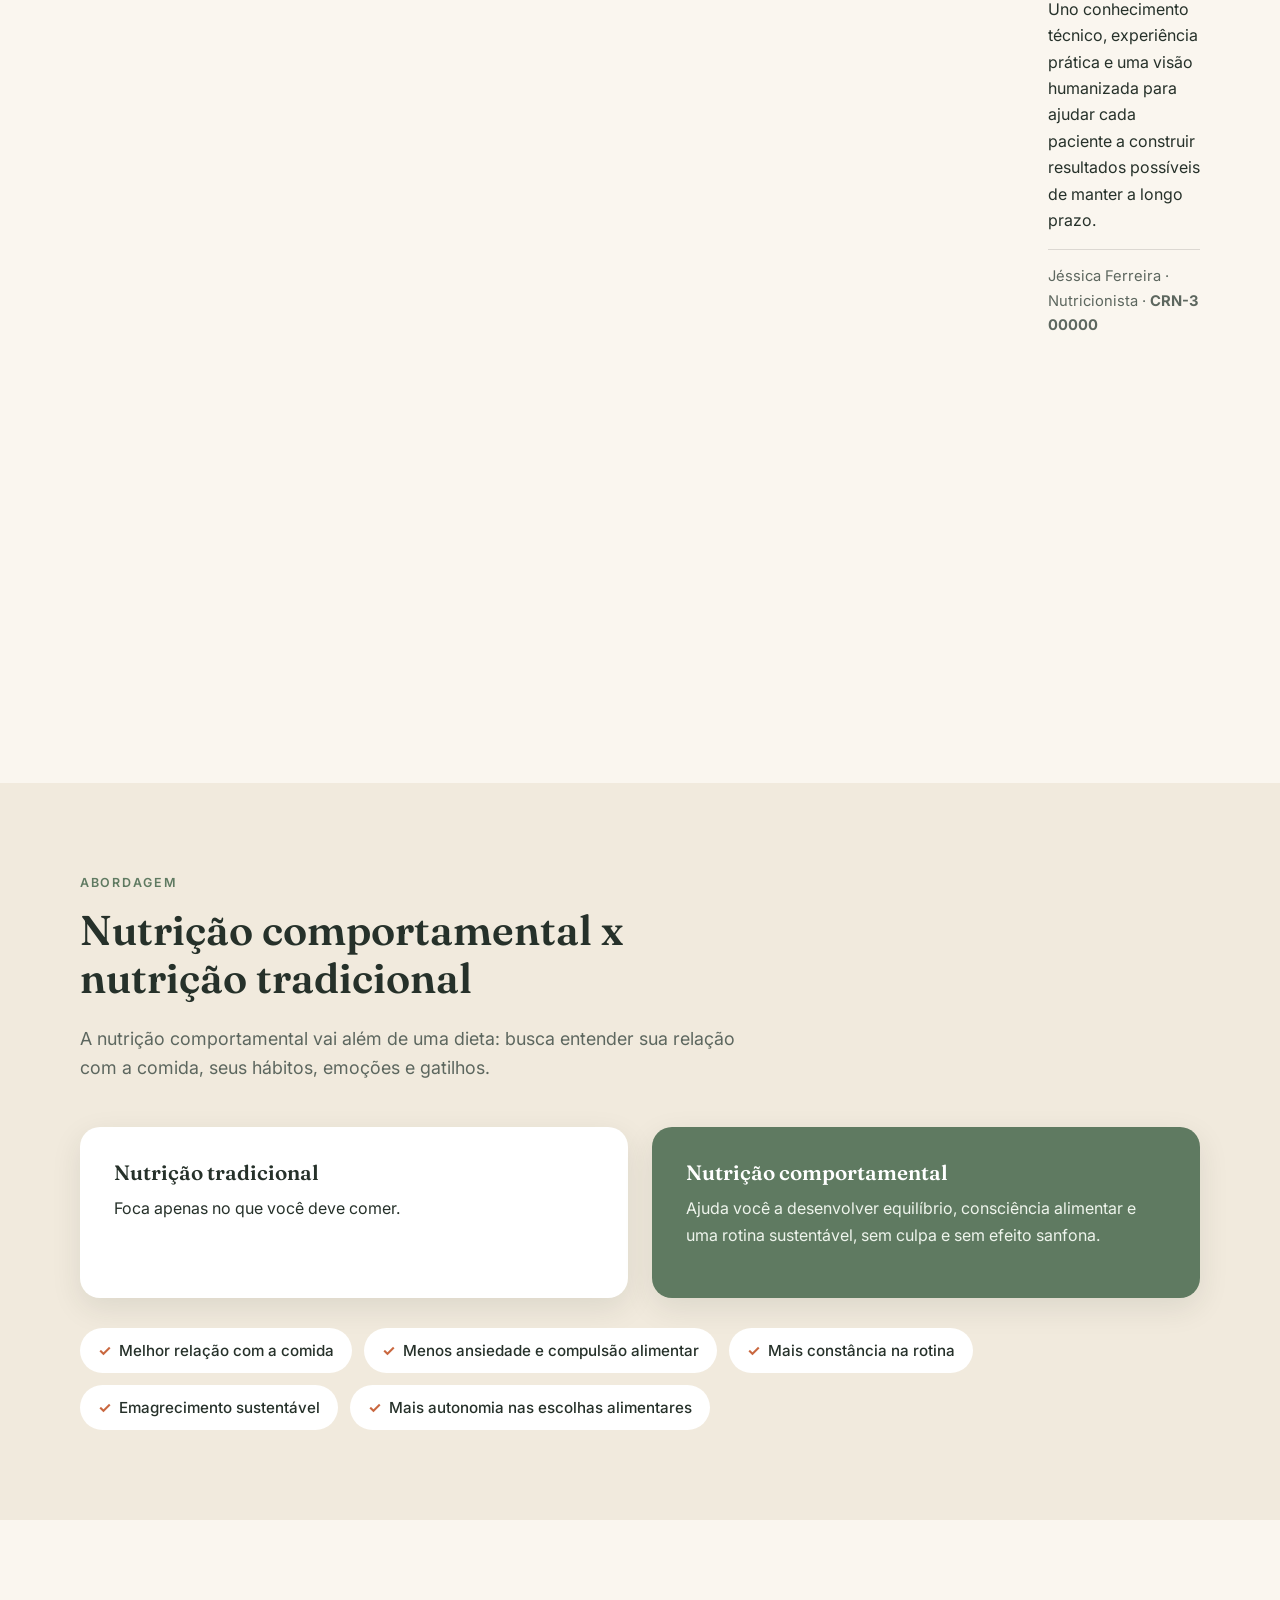
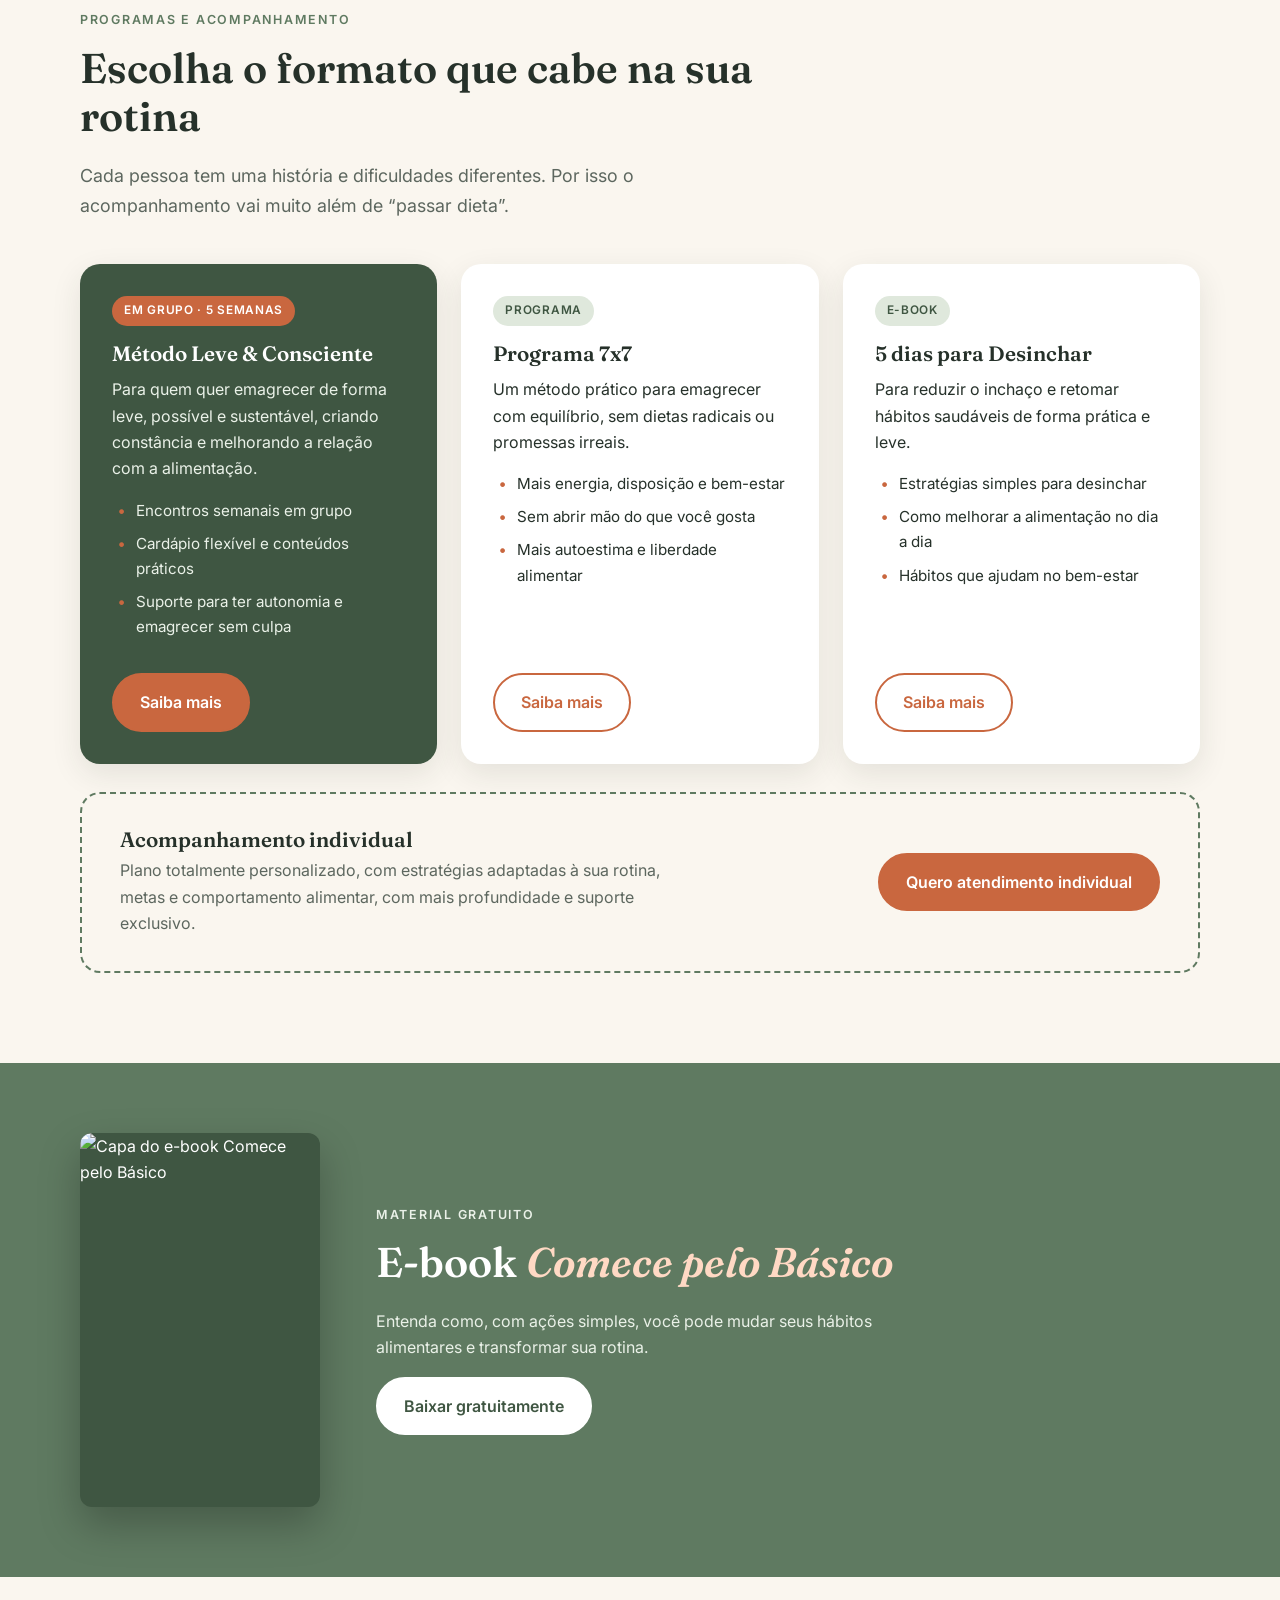
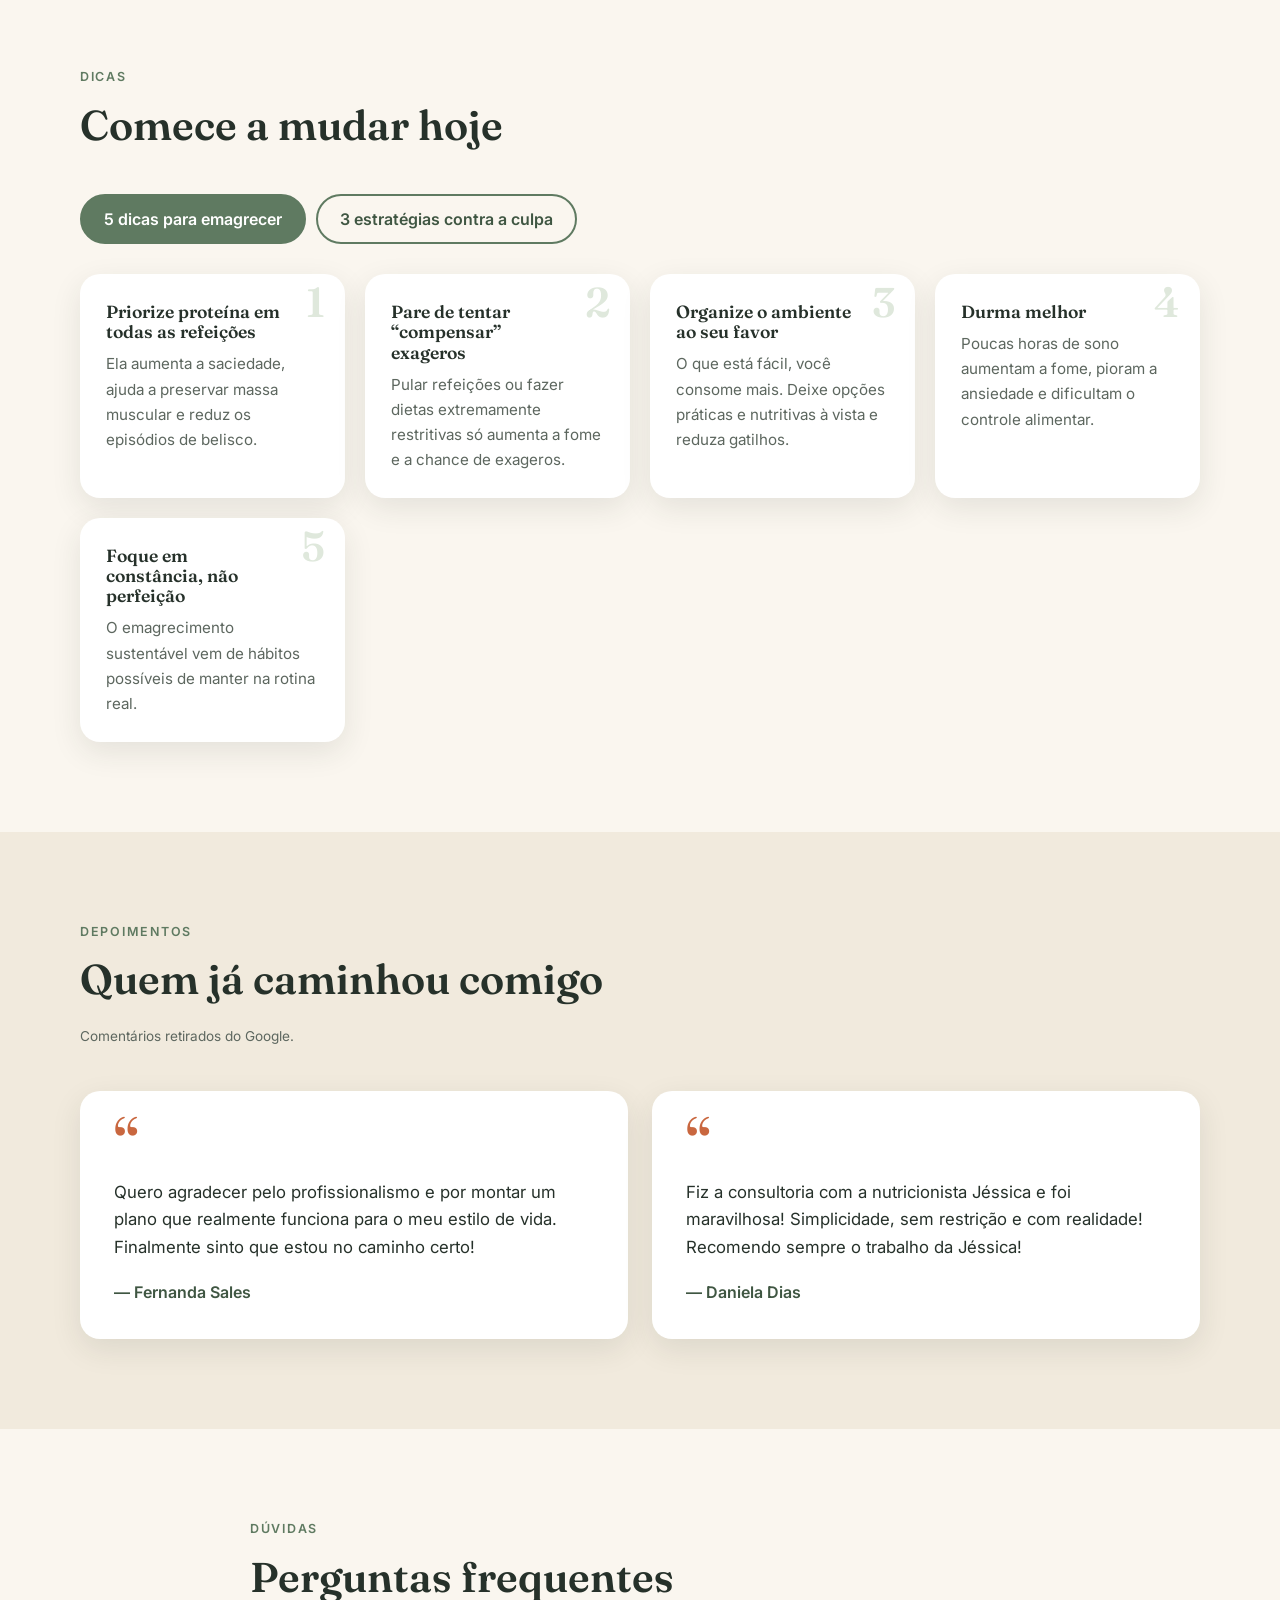
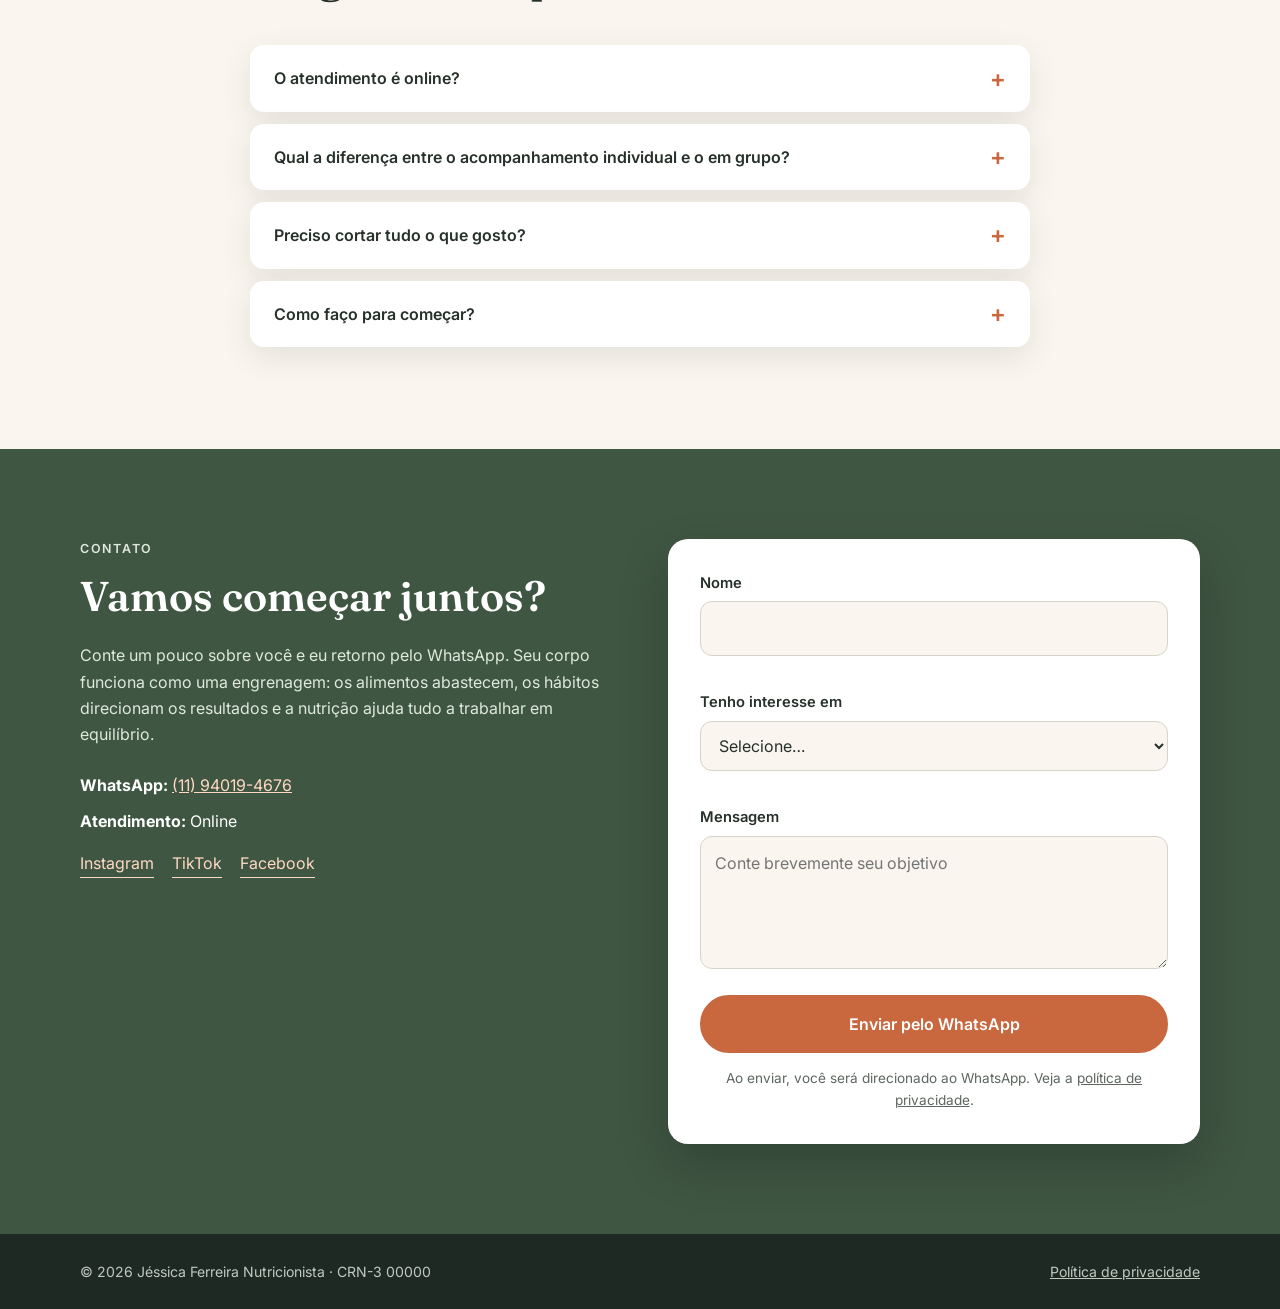
==== commit d18ddefd: "Enhance image alt text and add new photo Updated image attributes for better context and added a new" ====
--- a/index.html
+++ b/index.html
@@ -68,7 +68,7 @@
 
         <figure class="hero__photo reveal">
           <div class="photo-frame">
-            <img src="img/jessica.jpg" alt="Jéssica Ferreira, nutricionista" width="454" height="677" fetchpriority="high">
+            <img src="img/jessica.jpg" alt="Jéssica Ferreira, nutricionista, segurando um limão" width="874" height="1300" fetchpriority="high">
           </div>
           <figcaption class="badge">Atendimento humanizado<br>e sem culpa</figcaption>
         </figure>
@@ -81,6 +81,9 @@
         <div class="about__title reveal">
           <p class="eyebrow">Sobre mim</p>
           <h2>Conheça a profissional que vai caminhar ao seu lado</h2>
+          <figure class="about__photo">
+            <img src="img/jessica-online.jpg" alt="Jéssica Ferreira atendendo online em seu computador" width="832" height="1248" loading="lazy">
+          </figure>
         </div>
         <div class="about__text reveal">
           <p>Sou nutricionista há mais de 14 anos, com experiência em emagrecimento, comportamento alimentar e promoção de hábitos saudáveis de forma leve e sustentável. Atuei em hospitais, projetos de saúde, grupos de emagrecimento e acompanhamento nutricional individualizado.</p>
